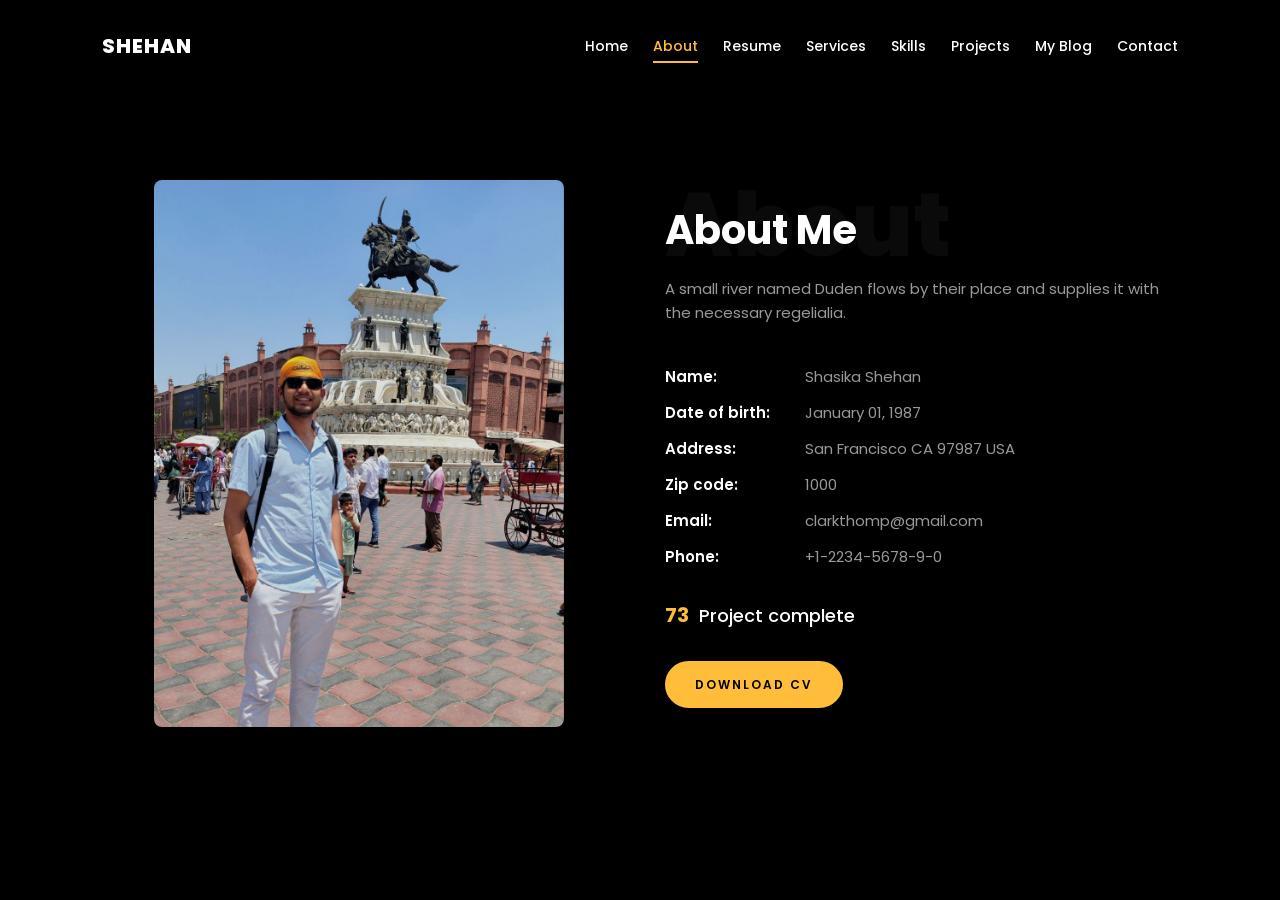
==== about.html @ 9cb9b059 "Add files via upload Initial portfolio upload" ====
<!DOCTYPE html>
<html lang="en">
<head>
    <meta charset="UTF-8">
    <meta name="viewport" content="width=device-width, initial-scale=1.0">
    <title>SHEHAN | About Me</title>
    <link href="https://fonts.googleapis.com/css2?family=Poppins:wght@300;400;500;600;700;800&display=swap" rel="stylesheet">
    <link rel="stylesheet" href="style.css">
</head>
<body>

    <nav class="navbar">
        <div class="logo">SHEHAN</div>
        <ul class="nav-links">
            <li><a href="index.html">Home</a></li>
            <li><a href="about.html" class="active">About</a></li>
            <li><a href="resume.html">Resume</a></li>
            <li><a href="services.html">Services</a></li>
            <li><a href="skills.html">Skills</a></li>
            <li><a href="projects.html">Projects</a></li>
            <li><a href="blog.html">My Blog</a></li>
            <li><a href="contact.html">Contact</a></li>
        </ul>
    </nav>

    <section class="page-content-section">
        <div class="about-container">
            <div class="about-image-box">
                <img src="about-image.jpg" alt="About Me">
            </div>
            <div class="about-content">
                <div class="watermark-text">About</div>
                <h2 class="section-title">About Me</h2>
                <p class="description">A small river named Duden flows by their place and supplies it with the necessary regelialia.</p>
                
                <ul class="profile-info">
                    <li><strong>Name:</strong> <span>Shasika Shehan</span></li>
                    <li><strong>Date of birth:</strong> <span>January 01, 1987</span></li>
                    <li><strong>Address:</strong> <span>San Francisco CA 97987 USA</span></li>
                    <li><strong>Zip code:</strong> <span>1000</span></li>
                    <li><strong>Email:</strong> <span>clarkthomp@gmail.com</span></li>
                    <li><strong>Phone:</strong> <span>+1-2234-5678-9-0</span></li>
                </ul>

                <div class="project-count">
                    <span class="count-number">73</span> Project complete
                </div>
                <a href="#" class="btn btn-primary">DOWNLOAD CV</a>
            </div>
        </div>
    </section>

</body>
</html>
---- style.css ----
/* ==========================================================================
   RESET & SYSTEM BASE
   ========================================================================== */
* {
    margin: 0;
    padding: 0;
    box-sizing: border-box;
}

body {
    font-family: 'Poppins', sans-serif;
    background-color: #000000;
    color: #ffffff;
    overflow-x: hidden;
    line-height: 1.6;
}

a {
    text-decoration: none;
    color: inherit;
}

ul {
    list-style: none;
}

/* ==========================================================================
   REUSABLE GLOBAL CLASSES
   ========================================================================== */
.btn {
    display: inline-block;
    padding: 12px 28px;
    border-radius: 30px;
    font-size: 12px;
    font-weight: 600;
    letter-spacing: 2px;
    transition: all 0.3s ease;
    text-align: center;
    cursor: pointer;
}

.btn-primary {
    background-color: #ffbd39;
    color: #000000;
    border: 2px solid #ffbd39;
}

.btn-primary:hover {
    background-color: transparent;
    color: #ffbd39;
}

.btn-secondary {
    background-color: transparent;
    color: #ffffff;
    border: 2px solid #444444;
}

.btn-secondary:hover {
    border-color: #ffbd39;
    color: #ffbd39;
}

.section-title {
    font-size: 40px;
    font-weight: 700;
    margin-bottom: 15px;
    position: relative;
    z-index: 2;
}

.section-title.center {
    text-align: center;
}

.description {
    color: #999999;
    font-size: 15px;
    margin-bottom: 40px;
    max-width: 600px;
}

.description.center {
    text-align: center;
    margin-left: auto;
    margin-right: auto;
}

.watermark-text {
    position: absolute;
    font-size: 90px;
    font-weight: 800;
    color: rgba(255, 255, 255, 0.04);
    z-index: 1;
    user-select: none;
    margin-top: -45px;
}

.watermark-text.center {
    left: 50%;
    transform: translateX(-50%);
    margin-top: -25px;
}

/* Page Standard Inner Alignment */
.page-content-section {
    padding: 140px 8% 80px 8%;
    min-height: 100vh;
    position: relative;
}

.text-center-layout {
    display: flex;
    flex-direction: column;
    align-items: center;
}

/* ==========================================================================
   PERSISTENT NAVBAR
   ========================================================================== */
.navbar {
    display: flex;
    justify-content: space-between;
    align-items: center;
    padding: 30px 8%;
    position: absolute;
    width: 100%;
    top: 0;
    left: 0;
    z-index: 100;
    background: rgba(0, 0, 0, 0.8);
    backdrop-filter: blur(10px);
}

.logo {
    font-size: 20px;
    font-weight: 800;
    letter-spacing: 1px;
}

.nav-links {
    display: flex;
    gap: 25px;
}

.nav-links a {
    font-size: 14px;
    font-weight: 500;
    transition: color 0.3s ease;
    padding-bottom: 5px;
}

.nav-links a:hover, 
.nav-links a.active {
    color: #ffbd39;
    border-bottom: 2px solid #ffbd39;
}

/* ==========================================================================
   INDEX/HERO SECTION
   ========================================================================== */
.hero-section {
    min-height: 100vh;
    display: flex;
    align-items: center;
    padding: 0 8%;
    position: relative;
}

.hero-container {
    display: flex;
    align-items: center;
    justify-content: space-between;
    width: 100%;
    margin-top: 100px;
}

.hero-content {
    flex: 1;
    max-width: 550px;
}

.hero-content .subtitle {
    color: #ffbd39;
    font-size: 13px;
    font-weight: 600;
    letter-spacing: 3px;
    display: block;
    margin-bottom: 10px;
}

.hero-content h1 {
    font-size: 52px;
    font-weight: 800;
    line-height: 1.2;
    margin-bottom: 15px;
}

.hero-content .highlight {
    color: #ffbd39;
}

.hero-content h2 {
    font-size: 24px;
    font-weight: 500;
    color: #ffffff;
    margin-bottom: 30px;
}

.cta-buttons {
    display: flex;
    gap: 15px;
}

.hero-image-box {
    flex: 1;
    display: flex;
    justify-content: flex-end;
    align-items: flex-end;
}

.hero-image-box img {
    max-width: 100%;
    max-height: 80vh;
    object-fit: contain;
}

/* ==========================================================================
   ABOUT LAYOUT ELEMENTS
   ========================================================================== */
.about-container {
    display: flex;
    align-items: center;
    gap: 50px;
    width: 100%;
    margin-top: 40px;
}

.about-image-box {
    flex: 1;
    display: flex;
    justify-content: center;
}

.about-image-box img {
    max-width: 80%;
    border-radius: 8px;
}

.about-content {
    flex: 1;
    position: relative;
}

.profile-info {
    margin-bottom: 30px;
}

.profile-info li {
    display: flex;
    margin-bottom: 12px;
    font-size: 15px;
}

.profile-info li strong {
    width: 140px;
    color: #ffffff;
    font-weight: 600;
}

.profile-info li span {
    color: #999999;
}

.project-count {
    font-size: 18px;
    font-weight: 500;
    margin-bottom: 30px;
}

.project-count .count-number {
    color: #ffbd39;
    font-weight: 700;
    font-size: 20px;
    margin-right: 5px;
}

/* ==========================================================================
   SKILLS & PROGRESS ARCHITECTURE
   ========================================================================== */
.skills-grid {
    display: grid;
    grid-template-columns: repeat(2, 1fr);
    column-gap: 50px;
    row-gap: 35px;
    width: 100%;
    max-width: 1000px;
    margin-top: 20px;
}

.skill-item {
    display: flex;
    flex-direction: column;
}

.skill-info {
    display: flex;
    justify-content: space-between;
    margin-bottom: 10px;
}

.skill-name, .skill-percentage {
    font-size: 16px;
    font-weight: 600;
}

.progress-bar {
    width: 100%;
    height: 6px;
    background-color: #1a1a1a;
    border-radius: 3px;
}

.progress {
    height: 100%;
    background-color: #ffbd39;
    border-radius: 3px;
}

/* ==========================================================================
   RESUME TIMELINE ARCHITECTURE
   ========================================================================== */
.timeline-grid {
    display: grid;
    grid-template-columns: repeat(2, 1fr);
    gap: 30px;
    width: 100%;
    max-width: 1000px;
}

.timeline-card {
    background: #121212;
    padding: 30px;
    border-radius: 8px;
    border-left: 4px solid #ffbd39;
}

.timeline-date {
    color: #ffbd39;
    font-weight: 700;
    font-size: 14px;
    display: block;
    margin-bottom: 10px;
}

.timeline-card h3 {
    font-size: 22px;
    margin-bottom: 5px;
}

.timeline-company {
    color: #666666;
    display: block;
    margin-bottom: 15px;
    font-size: 14px;
    text-transform: uppercase;
    letter-spacing: 1px;
}

.timeline-card p {
    color: #999999;
    font-size: 15px;
}

/* ==========================================================================
   SERVICES CONTAINER ARCHITECTURE
   ========================================================================== */
.services-grid {
    display: grid;
    grid-template-columns: repeat(3, 1fr);
    gap: 30px;
    width: 100%;
    max-width: 1000px;
}

.service-card {
    background: #121212;
    padding: 40px 30px;
    text-align: center;
    border-radius: 8px;
    transition: transform 0.3s ease;
}

.service-card:hover {
    transform: translateY(-50px);
}

.service-icon {
    font-size: 40px;
    margin-bottom: 20px;
}

.service-card h3 {
    font-size: 20px;
    margin-bottom: 15px;
}

.service-card p {
    color: #999999;
    font-size: 14px;
}

/* ==========================================================================
   PROJECT GALLERY HOVER TILES
   ========================================================================== */
.projects-gallery-grid {
    display: grid;
    grid-template-columns: repeat(2, 1fr);
    gap: 30px;
    width: 100%;
    max-width: 1000px;
}

.project-gallery-item {
    position: relative;
    border-radius: 8px;
    overflow: hidden;
    height: 300px;
}

.project-gallery-item img {
    width: 100%;
    height: 100%;
    object-fit: cover;
    transition: transform 0.5s ease;
}

.project-overlay {
    position: absolute;
    top: 0;
    left: 0;
    width: 100%;
    height: 100%;
    background: rgba(255, 189, 57, 0.95);
    color: #000000;
    display: flex;
    flex-direction: column;
    justify-content: center;
    align-items: center;
    opacity: 0;
    transition: opacity 0.3s ease;
}

.project-gallery-item:hover img {
    transform: scale(1.1);
}

.project-gallery-item:hover .project-overlay {
    opacity: 1;
}

.project-overlay h3 {
    font-size: 22px;
    font-weight: 700;
}

/* ==========================================================================
   BLOG LAYOUT SYSTEM
   ========================================================================= */
.blog-grid {
    display: grid;
    grid-template-columns: repeat(2, 1fr);
    gap: 30px;
    width: 100%;
    max-width: 1000px;
}

.blog-card {
    background: #121212;
    padding: 30px;
    border-radius: 8px;
}

.blog-date {
    color: #ffbd39;
    font-size: 13px;
    display: block;
    margin-bottom: 10px;
}

.blog-card h3 {
    font-size: 20px;
    margin-bottom: 15px;
}

.blog-card p {
    color: #999999;
    font-size: 14px;
    margin-bottom: 20px;
}

.blog-link {
    color: #ffbd39;
    font-size: 14px;
    font-weight: 600;
}

/* ==========================================================================
   CONTACT FORM ALIGNMENT
   ========================================================================== */
.contact-form {
    width: 100%;
    max-width: 700px;
    display: flex;
    flex-direction: column;
    gap: 20px;
    margin-top: 20px;
}

.form-row {
    display: flex;
    gap: 20px;
}

.contact-form input, .contact-form textarea {
    width: 100%;
    background: #121212;
    border: 1px solid #222222;
    padding: 15px;
    color: #ffffff;
    font-family: inherit;
    border-radius: 6px;
    outline: none;
    transition: border-color 0.3s ease;
}

.contact-form input:focus, .contact-form textarea:focus {
    border-color: #ffbd39;
}

.contact-form button {
    align-self: flex-start;
    border: none;
}

/* ==========================================================================
   RESPONSIVE DESIGN (Media Queries)
   ========================================================================== */
@media (max-width: 992px) {
    .hero-container, .about-container {
        flex-direction: column;
        text-align: center;
    }
    .hero-image-box, .about-image-box {
        justify-content: center;
        margin-top: 40px;
    }
    .cta-buttons, .profile-info li {
        justify-content: center;
    }
    .profile-info li strong {
        text-align: right;
        padding-right: 15px;
    }
    .watermark-text {
        left: 50%;
        transform: translateX(-50%);
    }
    .skills-grid, .timeline-grid, .services-grid, .projects-gallery-grid, .blog-grid {
        grid-template-columns: 1fr;
    }
    .form-row {
        flex-direction: column;
        gap: 20px;
    }
}

@media (max-width: 768px) {
    .navbar {
        flex-direction: column;
        gap: 15px;
        position: relative;
    }
    .nav-links {
        flex-wrap: wrap;
        justify-content: center;
        gap: 15px;
    }
    .hero-content h1 {
        font-size: 38px;
    }
    .watermark-text {
        font-size: 55px;
    }
}
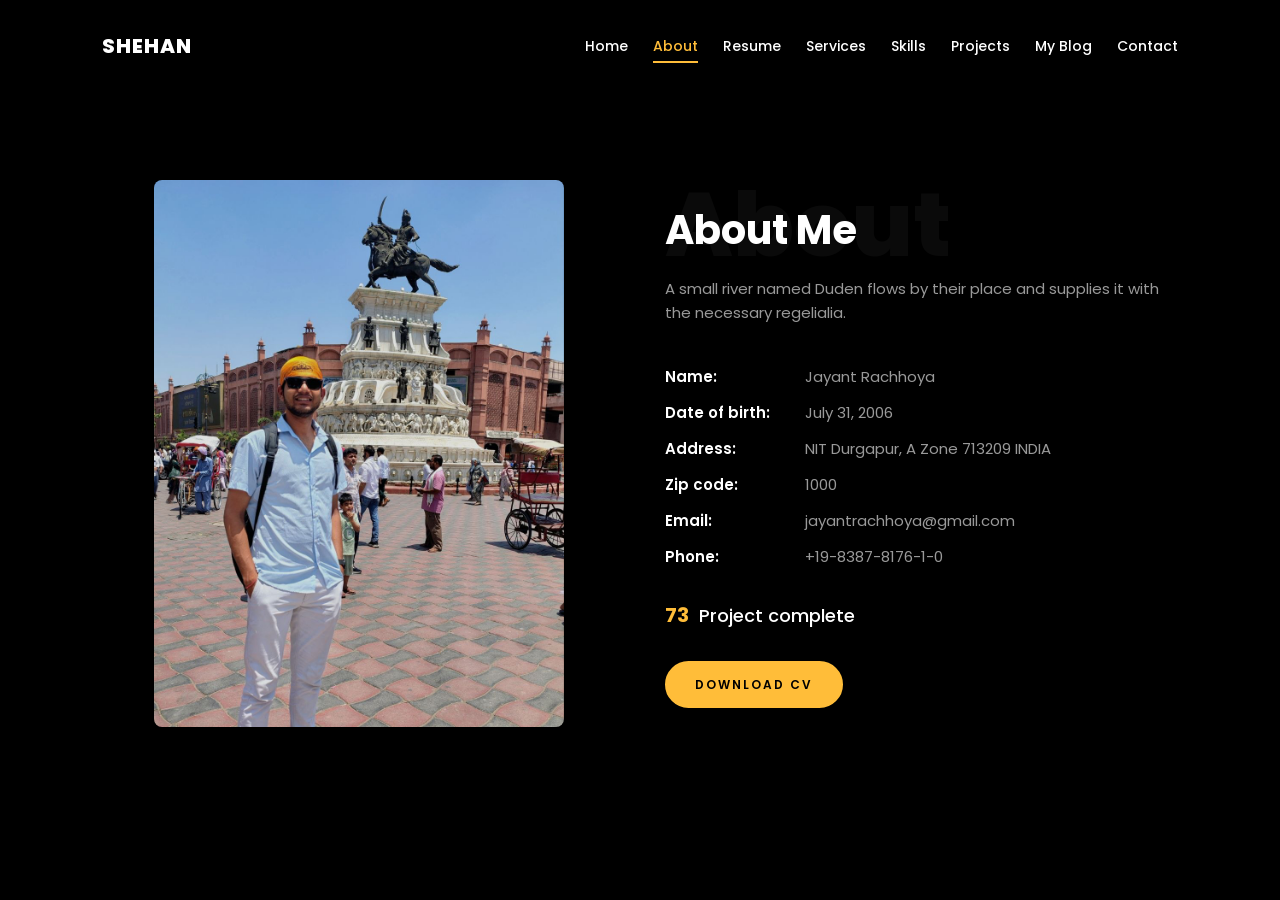
==== commit f60e2615: "Update personal information in about.html" ====
--- a/about.html
+++ b/about.html
@@ -34,12 +34,12 @@
                 <p class="description">A small river named Duden flows by their place and supplies it with the necessary regelialia.</p>
                 
                 <ul class="profile-info">
-                    <li><strong>Name:</strong> <span>Shasika Shehan</span></li>
-                    <li><strong>Date of birth:</strong> <span>January 01, 1987</span></li>
-                    <li><strong>Address:</strong> <span>San Francisco CA 97987 USA</span></li>
+                   <li><strong>Name:</strong> <span>Jayant Rachhoya</span></li>
+                    <li><strong>Date of birth:</strong> <span>July 31, 2006</span></li>
+                    <li><strong>Address:</strong> <span>NIT Durgapur, A Zone 713209 INDIA</span></li>
                     <li><strong>Zip code:</strong> <span>1000</span></li>
-                    <li><strong>Email:</strong> <span>clarkthomp@gmail.com</span></li>
-                    <li><strong>Phone:</strong> <span>+1-2234-5678-9-0</span></li>
+                    <li><strong>Email:</strong> <span>jayantrachhoya@gmail.com</span></li>
+                    <li><strong>Phone:</strong> <span>+19-8387-8176-1-0</span></li>
                 </ul>
 
                 <div class="project-count">
@@ -51,4 +51,4 @@
     </section>
 
 </body>
-</html>+</html>
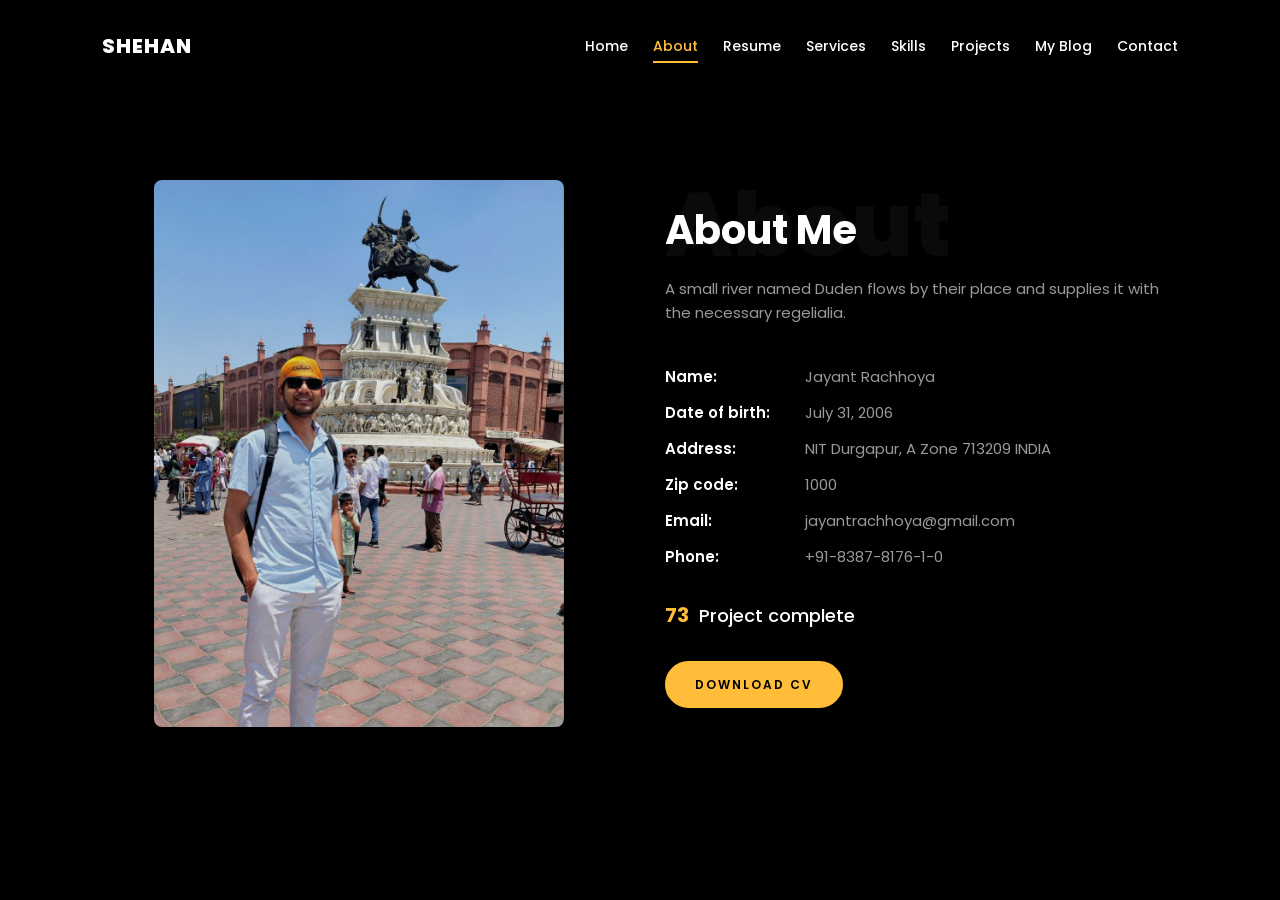
==== commit e14bcbda: "Update title and phone number in about.html" ====
--- a/about.html
+++ b/about.html
@@ -3,7 +3,7 @@
 <head>
     <meta charset="UTF-8">
     <meta name="viewport" content="width=device-width, initial-scale=1.0">
-    <title>SHEHAN | About Me</title>
+    <title>Jayant Rachhoya | Portfolio | About Me</title>
     <link href="https://fonts.googleapis.com/css2?family=Poppins:wght@300;400;500;600;700;800&display=swap" rel="stylesheet">
     <link rel="stylesheet" href="style.css">
 </head>
@@ -34,12 +34,12 @@
                 <p class="description">A small river named Duden flows by their place and supplies it with the necessary regelialia.</p>
                 
                 <ul class="profile-info">
-                   <li><strong>Name:</strong> <span>Jayant Rachhoya</span></li>
+                    <li><strong>Name:</strong> <span>Jayant Rachhoya</span></li>
                     <li><strong>Date of birth:</strong> <span>July 31, 2006</span></li>
                     <li><strong>Address:</strong> <span>NIT Durgapur, A Zone 713209 INDIA</span></li>
                     <li><strong>Zip code:</strong> <span>1000</span></li>
                     <li><strong>Email:</strong> <span>jayantrachhoya@gmail.com</span></li>
-                    <li><strong>Phone:</strong> <span>+19-8387-8176-1-0</span></li>
+                    <li><strong>Phone:</strong> <span>+91-8387-8176-1-0</span></li>
                 </ul>
 
                 <div class="project-count">
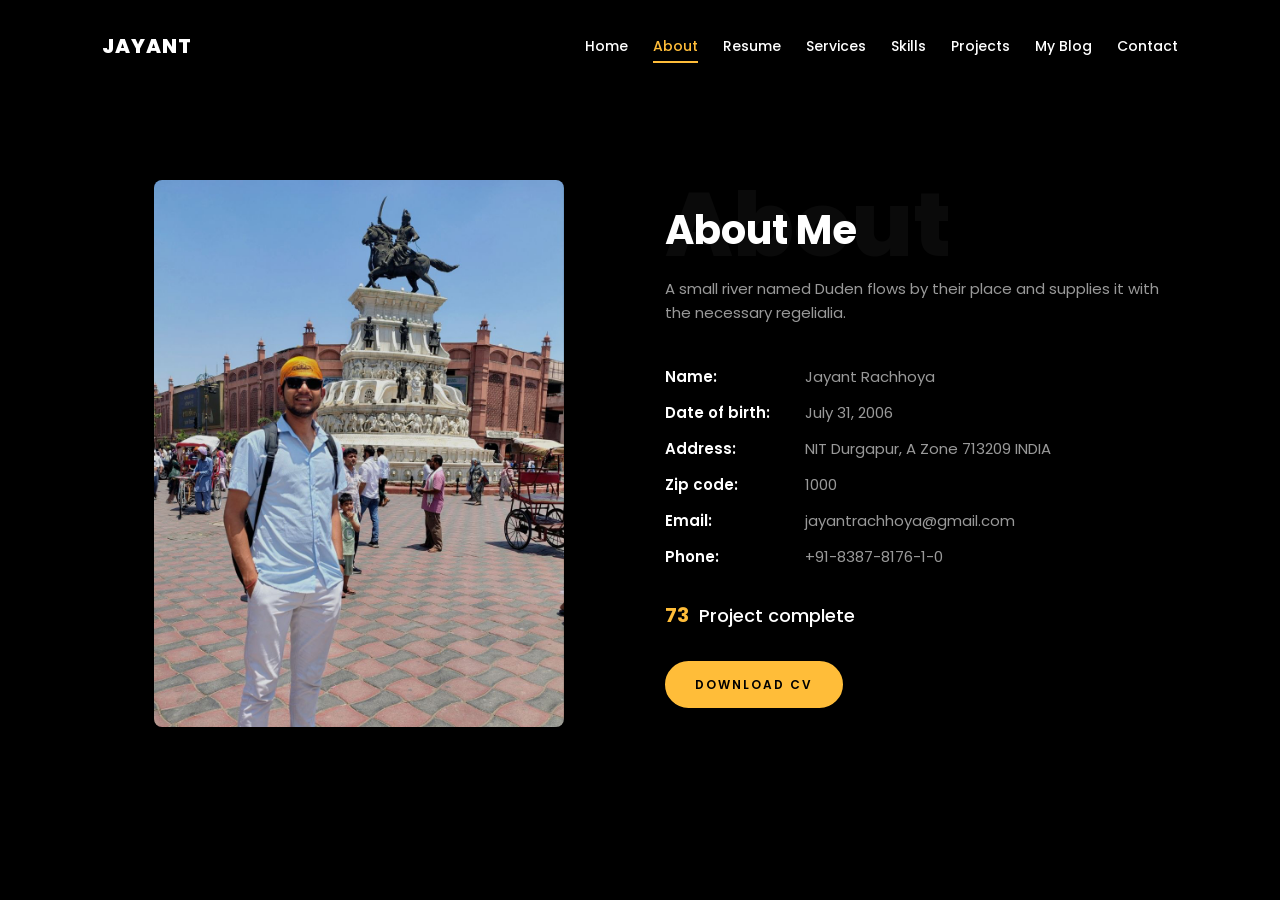
==== commit 398d505d: "Update about.html" ====
--- a/about.html
+++ b/about.html
@@ -10,7 +10,7 @@
 <body>
 
     <nav class="navbar">
-        <div class="logo">SHEHAN</div>
+        <div class="logo">JAYANT</div>
         <ul class="nav-links">
             <li><a href="index.html">Home</a></li>
             <li><a href="about.html" class="active">About</a></li>
